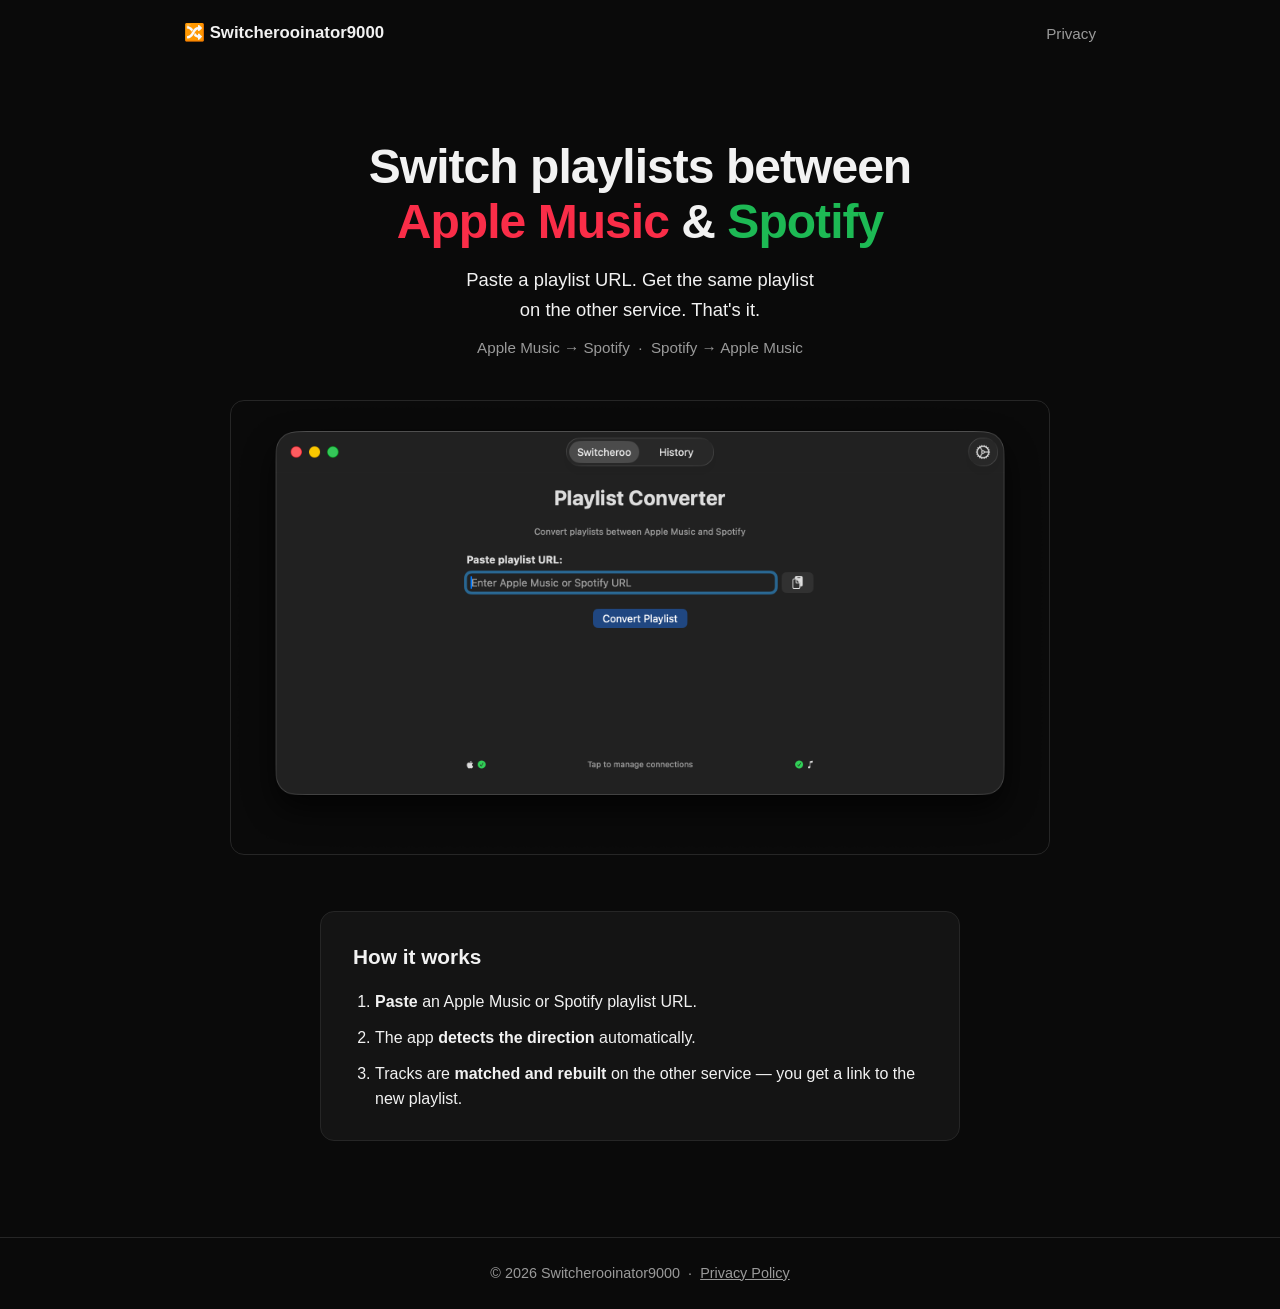
==== index.html @ 11e17872 "Initial commit: Switcherooinator9000 marketing site Barebones static site with a splash page (screen" ====
<!DOCTYPE html>
<html lang="en">
<head>
  <meta charset="UTF-8" />
  <meta name="viewport" content="width=device-width, initial-scale=1.0" />
  <title>Switcherooinator9000 — Convert playlists between Apple Music &amp; Spotify</title>
  <meta name="description" content="Switcherooinator9000 converts playlists between Apple Music and Spotify with a single URL, in either direction." />
  <link rel="icon" href="data:image/svg+xml,<svg xmlns=%22http://www.w3.org/2000/svg%22 viewBox=%220 0 100 100%22><text y=%22.9em%22 font-size=%2290%22>🔀</text></svg>" />
  <link rel="stylesheet" href="styles.css" />
</head>
<body>
  <header class="nav">
    <a class="brand" href="/">🔀 Switcherooinator9000</a>
    <nav>
      <a href="privacy.html">Privacy</a>
    </nav>
  </header>

  <main>
    <section class="hero">
      <h1>Switch playlists between<br /><span class="apple">Apple Music</span> &amp; <span class="spotify">Spotify</span></h1>
      <p class="tagline">Paste a playlist URL. Get the same playlist on the other service. That's it.</p>
      <p class="direction">Apple Music&nbsp;→&nbsp;Spotify &nbsp;·&nbsp; Spotify&nbsp;→&nbsp;Apple Music</p>
    </section>

    <section class="shot">
      <img src="screenshot.png" alt="Switcherooinator9000 app showing the Playlist Converter with a URL field and Convert Playlist button" />
    </section>

    <section class="how">
      <h2>How it works</h2>
      <ol>
        <li><strong>Paste</strong> an Apple Music or Spotify playlist URL.</li>
        <li>The app <strong>detects the direction</strong> automatically.</li>
        <li>Tracks are <strong>matched and rebuilt</strong> on the other service — you get a link to the new playlist.</li>
      </ol>
    </section>
  </main>

  <footer>
    <p>&copy; 2026 Switcherooinator9000 &nbsp;·&nbsp; <a href="privacy.html">Privacy Policy</a></p>
  </footer>
</body>
</html>
---- styles.css ----
:root {
  --bg: #0a0a0a;
  --panel: #141414;
  --text: #f2f2f2;
  --muted: #9a9a9a;
  --border: #262626;
  --apple: #fa2d48;
  --spotify: #1db954;
}

* { box-sizing: border-box; }

html { -webkit-text-size-adjust: 100%; }

body {
  margin: 0;
  background: var(--bg);
  color: var(--text);
  font-family: -apple-system, BlinkMacSystemFont, "Segoe UI", Roboto, Helvetica, Arial, sans-serif;
  line-height: 1.6;
}

a { color: inherit; }

/* Nav */
.nav {
  display: flex;
  align-items: center;
  justify-content: space-between;
  max-width: 960px;
  margin: 0 auto;
  padding: 20px 24px;
}
.brand {
  font-weight: 700;
  text-decoration: none;
  font-size: 1.05rem;
}
.nav nav a {
  color: var(--muted);
  text-decoration: none;
  font-size: 0.95rem;
}
.nav nav a:hover { color: var(--text); }

/* Layout */
main {
  max-width: 960px;
  margin: 0 auto;
  padding: 24px;
}

/* Hero */
.hero {
  text-align: center;
  padding: 48px 0 32px;
}
.hero h1 {
  font-size: clamp(1.9rem, 5vw, 3rem);
  line-height: 1.15;
  margin: 0 0 16px;
  font-weight: 800;
  letter-spacing: -0.02em;
}
.apple { color: var(--apple); }
.spotify { color: var(--spotify); }
.tagline {
  font-size: 1.15rem;
  color: var(--text);
  max-width: 34ch;
  margin: 0 auto 12px;
}
.direction {
  color: var(--muted);
  font-size: 0.95rem;
  margin: 0;
}

/* Screenshot */
.shot {
  margin: 8px auto 56px;
  max-width: 820px;
}
.shot img {
  width: 100%;
  height: auto;
  display: block;
  border: 1px solid var(--border);
  border-radius: 14px;
}

/* How it works */
.how {
  background: var(--panel);
  border: 1px solid var(--border);
  border-radius: 14px;
  padding: 28px 32px;
  max-width: 640px;
  margin: 0 auto 48px;
}
.how h2 {
  margin: 0 0 16px;
  font-size: 1.3rem;
}
.how ol {
  margin: 0;
  padding-left: 22px;
}
.how li { margin-bottom: 10px; }
.how li:last-child { margin-bottom: 0; }

/* Doc pages */
.doc { max-width: 720px; padding-top: 32px; padding-bottom: 48px; }
.doc h1 { margin-bottom: 4px; }
.doc h2 { margin-top: 32px; font-size: 1.2rem; }
.doc .updated { color: var(--muted); margin-top: 0; }

/* Footer */
footer {
  border-top: 1px solid var(--border);
  margin-top: 24px;
}
footer p {
  max-width: 960px;
  margin: 0 auto;
  padding: 24px;
  color: var(--muted);
  font-size: 0.9rem;
  text-align: center;
}
footer a { color: var(--muted); }
footer a:hover { color: var(--text); }
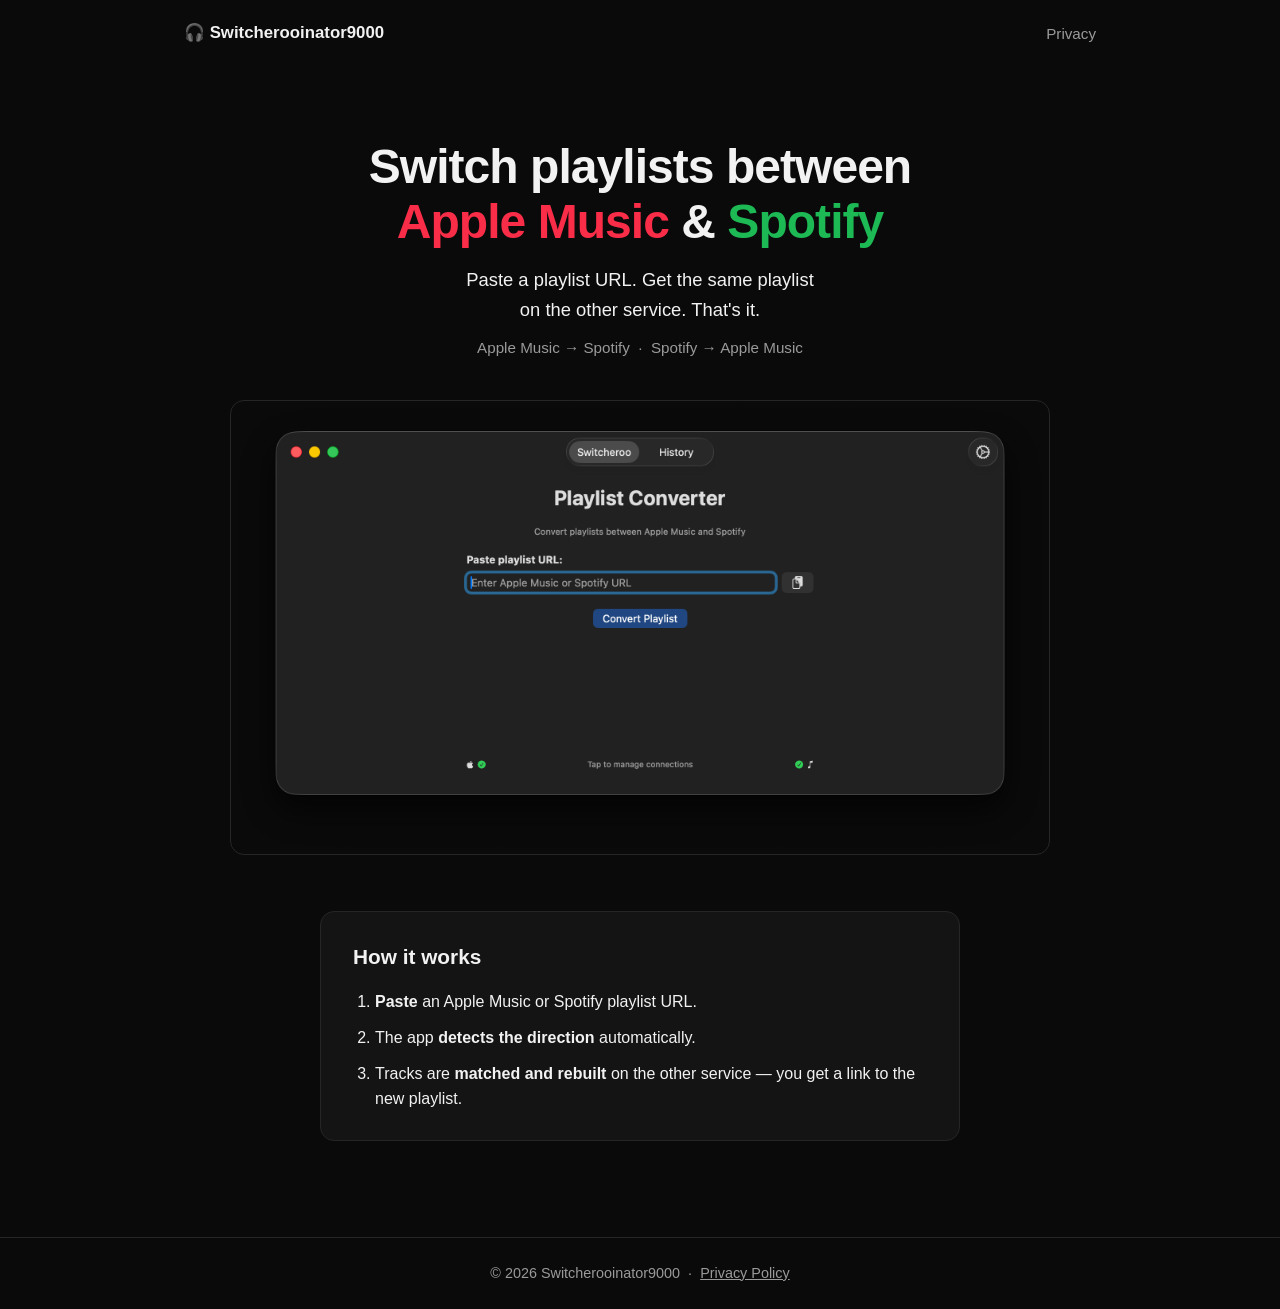
==== commit 50eecc46: "Change header emoji to headphones (🎧) Co-Authored-By: Claude Opus 4.8 (1M context) <noreply@anthropi" ====
--- a/index.html
+++ b/index.html
@@ -5,12 +5,12 @@
   <meta name="viewport" content="width=device-width, initial-scale=1.0" />
   <title>Switcherooinator9000 — Convert playlists between Apple Music &amp; Spotify</title>
   <meta name="description" content="Switcherooinator9000 converts playlists between Apple Music and Spotify with a single URL, in either direction." />
-  <link rel="icon" href="data:image/svg+xml,<svg xmlns=%22http://www.w3.org/2000/svg%22 viewBox=%220 0 100 100%22><text y=%22.9em%22 font-size=%2290%22>🔀</text></svg>" />
+  <link rel="icon" href="data:image/svg+xml,<svg xmlns=%22http://www.w3.org/2000/svg%22 viewBox=%220 0 100 100%22><text y=%22.9em%22 font-size=%2290%22>🎧</text></svg>" />
   <link rel="stylesheet" href="styles.css" />
 </head>
 <body>
   <header class="nav">
-    <a class="brand" href="/">🔀 Switcherooinator9000</a>
+    <a class="brand" href="index.html">🎧 Switcherooinator9000</a>
     <nav>
       <a href="privacy.html">Privacy</a>
     </nav>
